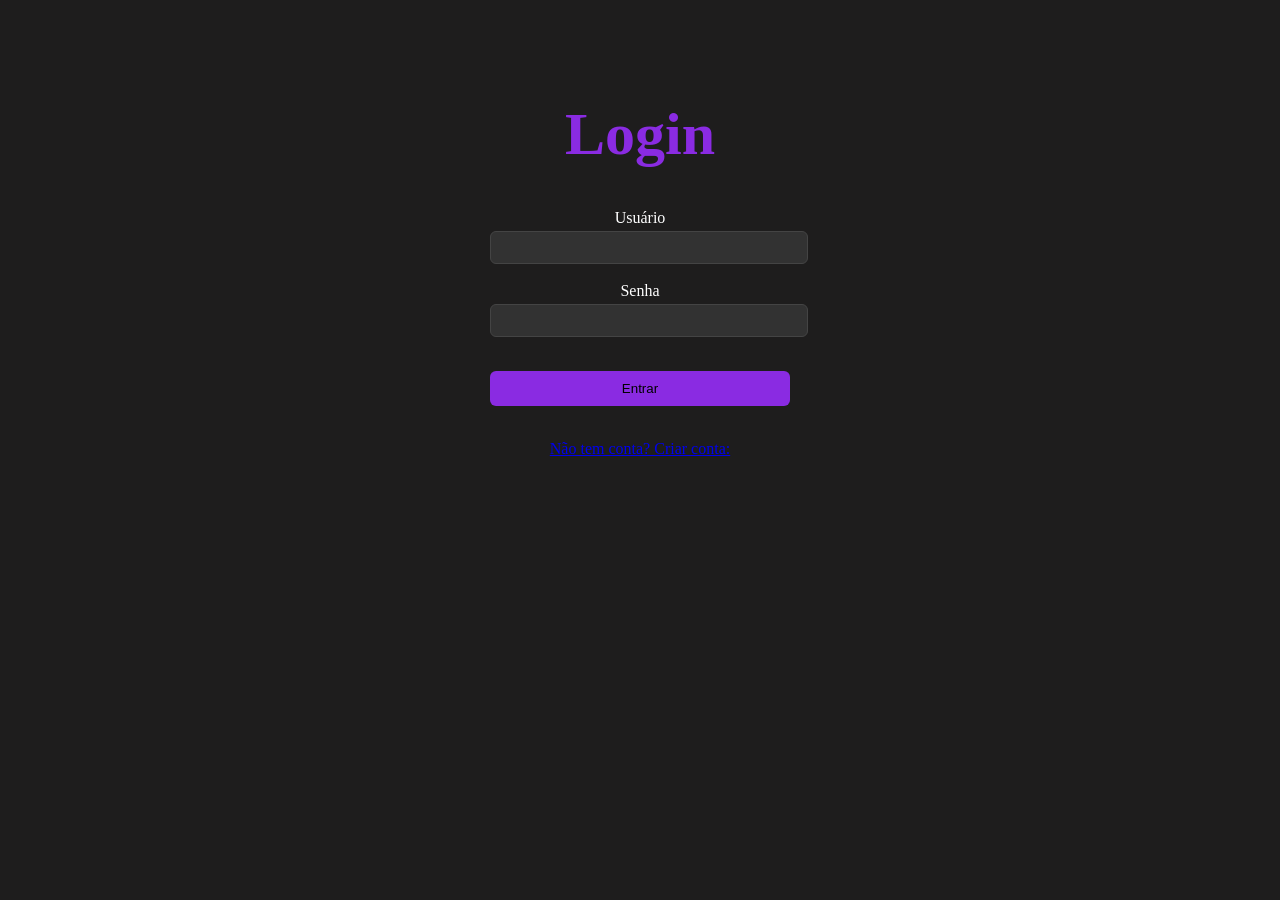
==== calendario-login/index.html @ 52fc726a "feat: proteção de rota, sessão e botão de sair" ====
<!DOCTYPE html>
<html lang="pt-BR">
<head>
    <meta charset="UTF-8">
    <meta name="viewport" content="width=device-width, initial-scale=1.0">
    <title>Krónos</title>
    <link rel="stylesheet" href="style.css">
</head>
<body>
    <header>
        <span>Krónos</span>
        <span id="nomeUsuario"></span>
        <button id="btnSair">Sair</button>
    </header>

    <div id="calendar"></div>

    <script src="app.js"></script>
</body>
</html>
---- calendario-login/style.css ----
body {
    background-color: rgb(30, 29, 29);
}

main {
    text-align: center;
    max-width: 300px;
    margin: 100px auto;
}

h1 {
    font-size: 60px;
    color: blueviolet;
}
label {
    color: white;
    text-align: center;
}

input {
    width: 100%;
    padding: 8px;
    margin-top: 4px;
    border: 1px solid #444;
    border-radius: 6px;
    background-color: rgb(50, 50, 50);
    color: white;
}

button {
    width: 100%;
    padding: 10px;
    margin-top: 16px;
    border: none;
    border-radius: 6px;
    background-color: blueviolet;
    color: black;
    cursor: pointer;
}

a {
    margin-top: 16px;
    display: block;
}
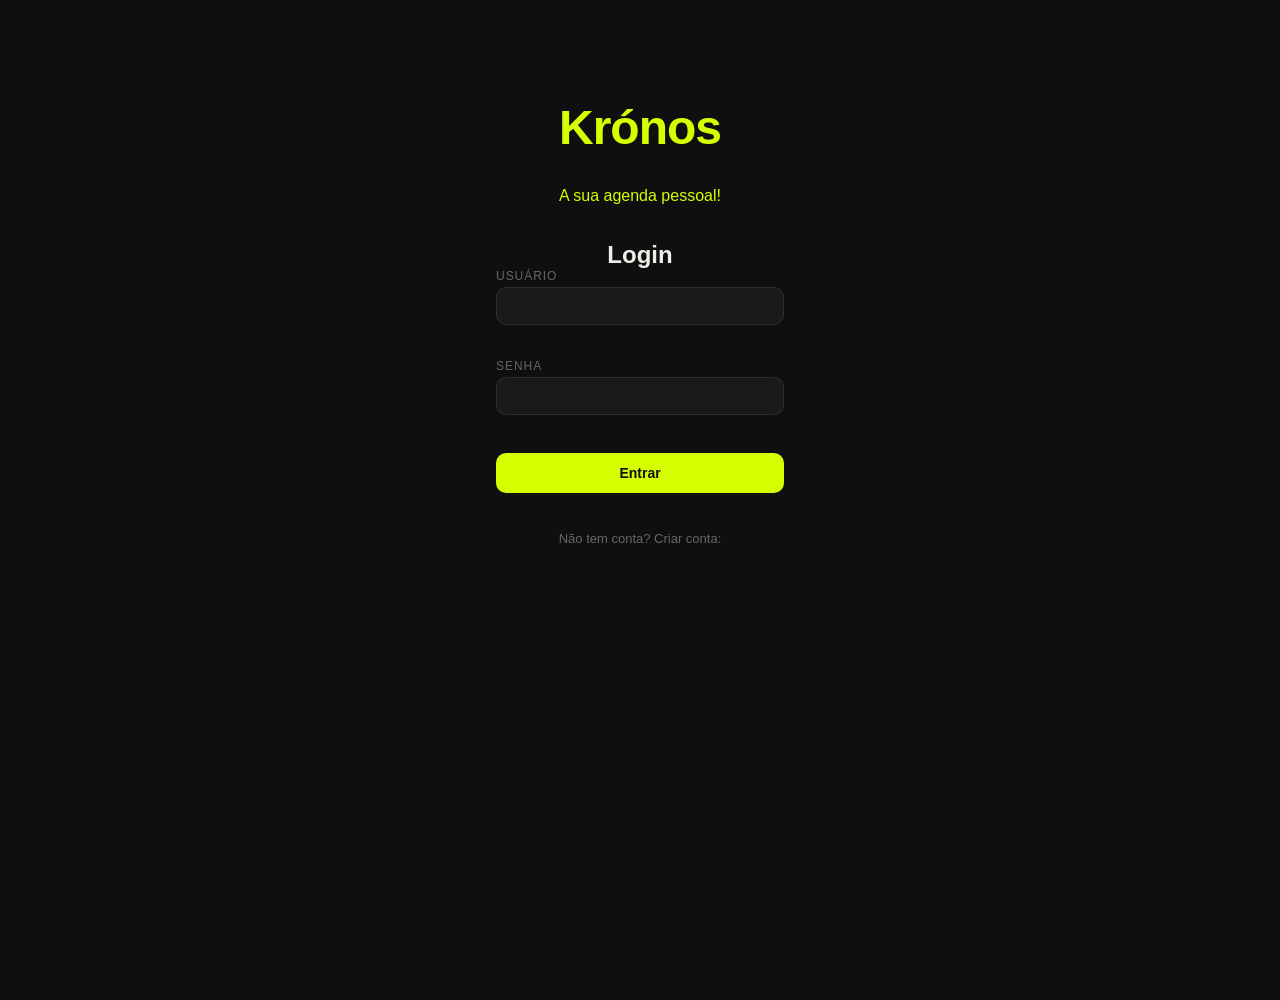
==== commit dd842c83: "feat: modal de tarefas completo e projeto finalizado" ====
--- a/calendario-login/index.html
+++ b/calendario-login/index.html
@@ -8,12 +8,45 @@
 </head>
 <body>
     <header>
-        <span>Krónos</span>
-        <span id="nomeUsuario"></span>
-        <button id="btnSair">Sair</button>
+        <span class="header-logo">Krón<span>os</span></span>
+        <div class="header-right">
+            <span id="nomeUsuario"></span>
+            <button id="btnSair">Sair</button>
+        </div>
     </header>
 
+    <div class="nav-mes">
+        <h2 id="monthTitle"></h2>
+        <div class="nav-btns">
+            <button class="nav-btn" onclick="mudarMes(-1)">‹</button>
+            <button class="nav-btn" onclick="mudarMes(1)">›</button>
+        </div>
+    </div>
+
+    <div class="weekdays">
+        <div class="weekday">Dom</div>
+        <div class="weekday">Seg</div>
+        <div class="weekday">Ter</div>
+        <div class="weekday">Qua</div>
+        <div class="weekday">Qui</div>
+        <div class="weekday">Sex</div>
+        <div class="weekday">Sáb</div>
+    </div>
+
     <div id="calendar"></div>
+
+    <div class="overlay" id="overlay" onclick="fecharModal(event)">
+        <div class="modal">
+            <p class="modal-date" id="modalDate"></p>
+            <h2 class="modal-title">Tarefas de hoje</h2>
+            <div class="input-row">
+                <input type="text" id="taskInput" placeholder="Nova tarefa..." maxlength="60"/>
+                <button class="btn-modal-add" onclick="adicionarTarefaDia()">+ Add</button>
+            </div>
+            <div class="modal-tasks" id="modalTasks"></div>
+            <button class="modal-close" onclick="fecharModal()">Fechar</button>
+        </div>
+    </div>
 
     <script src="app.js"></script>
 </body>
--- a/calendario-login/style.css
+++ b/calendario-login/style.css
@@ -1,44 +1,481 @@
+/* =============================================
+   KRÓNOS — style.css
+   ============================================= */
+
+/* --- RESET E VARIÁVEIS --- */
+*, *::before, *::after {
+  box-sizing: border-box;
+  margin: 0;
+  padding: 0;
+}
+
+:root {
+  --bg:          #0F0F0F;
+  --surface:     #1A1A1A;
+  --surface2:    #232323;
+  --border:      #2E2E2E;
+  --text:        #F0EDE8;
+  --muted:       #666;
+  --accent:      #D4FF00;
+  --accent-dim:  #A8CC00;
+  --accent-bg:   #1C2200;
+  --danger:      #FF4444;
+  --radius:      10px;
+}
+
 body {
-    background-color: rgb(30, 29, 29);
-}
+  background: var(--bg);
+  color: var(--text);
+  font-family: 'Syne', sans-serif;
+  min-height: 100vh;
+}
+
+/* =============================================
+   LOGIN E CADASTRO
+   ============================================= */
 
 main {
-    text-align: center;
-    max-width: 300px;
-    margin: 100px auto;
-}
-
-h1 {
-    font-size: 60px;
-    color: blueviolet;
-}
+  text-align: center;
+  max-width: 320px;
+  margin: 100px auto;
+  padding: 0 16px;
+}
+
+main h1 {
+  font-size: 48px;
+  color: var(--accent);
+  margin-bottom: 32px;
+  letter-spacing: -1px;
+}
+
 label {
-    color: white;
-    text-align: center;
+  display: block;
+  text-align: left;
+  font-size: 12px;
+  font-weight: 500;
+  color: var(--muted);
+  text-transform: uppercase;
+  letter-spacing: 0.08em;
+  margin-bottom: 4px;
 }
 
 input {
-    width: 100%;
-    padding: 8px;
-    margin-top: 4px;
-    border: 1px solid #444;
-    border-radius: 6px;
-    background-color: rgb(50, 50, 50);
-    color: white;
+  width: 100%;
+  padding: 10px 14px;
+  margin-bottom: 16px;
+  border: 1px solid var(--border);
+  border-radius: var(--radius);
+  background: var(--surface);
+  color: var(--text);
+  font-family: 'Syne', sans-serif;
+  font-size: 14px;
+  outline: none;
+  transition: border-color .15s;
+}
+
+input:focus {
+  border-color: var(--accent);
+}
+
+input::placeholder {
+  color: var(--muted);
 }
 
 button {
-    width: 100%;
-    padding: 10px;
-    margin-top: 16px;
-    border: none;
-    border-radius: 6px;
-    background-color: blueviolet;
-    color: black;
-    cursor: pointer;
+  width: 100%;
+  padding: 12px;
+  border: none;
+  border-radius: var(--radius);
+  background: var(--accent);
+  color: #0F0F0F;
+  font-family: 'Syne', sans-serif;
+  font-size: 14px;
+  font-weight: 700;
+  cursor: pointer;
+  transition: background .15s;
+  margin-top: 4px;
+}
+
+button:hover {
+  background: var(--accent-dim);
 }
 
 a {
-    margin-top: 16px;
-    display: block;
+  display: block;
+  margin-top: 20px;
+  font-size: 13px;
+  color: var(--muted);
+  text-decoration: none;
+  transition: color .15s;
+}
+
+a:hover {
+  color: var(--accent);
+}
+
+/* =============================================
+   CALENDÁRIO — HEADER
+   ============================================= */
+
+header {
+  display: flex;
+  align-items: center;
+  justify-content: space-between;
+  padding: 20px 32px;
+  border-bottom: 1px solid var(--border);
+  max-width: 100%;
+}
+
+.header-logo {
+  font-size: 22px;
+  font-weight: 700;
+  letter-spacing: -0.5px;
+  color: var(--text);
+}
+
+.header-logo span {
+  color: var(--accent);
+}
+
+.header-right {
+  display: flex;
+  align-items: center;
+  gap: 16px;
+}
+
+#nomeUsuario {
+  font-size: 13px;
+  color: var(--muted);
+}
+
+#btnSair {
+  width: auto;
+  padding: 8px 18px;
+  font-size: 12px;
+  background: transparent;
+  border: 1px solid var(--border);
+  border-radius: 99px;
+  color: var(--muted);
+  font-weight: 500;
+  letter-spacing: 0.05em;
+  text-transform: uppercase;
+  margin-top: 0;
+}
+
+#btnSair:hover {
+  border-color: var(--danger);
+  color: var(--danger);
+  background: transparent;
+}
+
+/* =============================================
+   CALENDÁRIO — NAVEGAÇÃO DE MÊS
+   ============================================= */
+
+.nav-mes {
+  max-width: 900px;
+  margin: 28px auto 8px;
+  padding: 0 16px;
+  display: flex;
+  align-items: center;
+  justify-content: space-between;
+}
+
+.nav-mes h2 {
+  font-size: 22px;
+  font-weight: 700;
+  letter-spacing: -0.5px;
+}
+
+.nav-mes h2 span {
+  color: var(--accent);
+}
+
+.nav-btns {
+  display: flex;
+  gap: 8px;
+}
+
+.nav-btn {
+  width: 34px;
+  height: 34px;
+  border-radius: 50%;
+  border: 1px solid var(--border);
+  background: var(--surface);
+  color: var(--text);
+  font-size: 16px;
+  cursor: pointer;
+  display: flex;
+  align-items: center;
+  justify-content: center;
+  margin-top: 0;
+  padding: 0;
+  width: 34px;
+}
+
+.nav-btn:hover {
+  border-color: var(--accent);
+  background: var(--surface2);
+}
+
+/* =============================================
+   CALENDÁRIO — DIAS DA SEMANA
+   ============================================= */
+
+.weekdays {
+  max-width: 900px;
+  margin: 0 auto 4px;
+  padding: 0 16px;
+  display: grid;
+  grid-template-columns: repeat(7, 1fr);
+  gap: 4px;
+}
+
+.weekday {
+  text-align: center;
+  font-size: 11px;
+  font-weight: 500;
+  color: var(--muted);
+  letter-spacing: 0.1em;
+  text-transform: uppercase;
+  padding: 8px 0;
+}
+
+/* =============================================
+   CALENDÁRIO — GRADE
+   ============================================= */
+
+#calendar {
+  max-width: 900px;
+  margin: 0 auto;
+  padding: 0 16px 40px;
+  display: grid;
+  grid-template-columns: repeat(7, 1fr);
+  gap: 4px;
+}
+
+.day {
+  background: var(--surface);
+  border: 1px solid var(--border);
+  border-radius: var(--radius);
+  padding: 10px;
+  min-height: 90px;
+  cursor: pointer;
+  transition: border-color .15s, background .15s;
+  position: relative;
+  overflow: hidden;
+}
+
+.day:hover          { border-color: #444; background: var(--surface2); }
+.day.today          { border-color: var(--accent); }
+.day.other-month    { opacity: 0.3; }
+.day.other-month:hover { opacity: 0.5; }
+
+.day-number {
+  font-size: 13px;
+  font-weight: 500;
+  color: var(--muted);
+  margin-bottom: 6px;
+}
+
+.day.today .day-number { color: var(--accent); }
+
+.day-tasks {
+  display: flex;
+  flex-direction: column;
+  gap: 3px;
+}
+
+.task-pill {
+  font-size: 10px;
+  padding: 2px 6px;
+  border-radius: 4px;
+  background: var(--accent-bg);
+  color: var(--accent-dim);
+  white-space: nowrap;
+  overflow: hidden;
+  text-overflow: ellipsis;
+}
+
+.task-pill.done {
+  background: #1a1a1a;
+  color: var(--muted);
+  text-decoration: line-through;
+}
+
+.more-tasks {
+  font-size: 10px;
+  color: var(--muted);
+  padding: 2px 6px;
+}
+
+.add-hint {
+  position: absolute;
+  bottom: 8px;
+  right: 8px;
+  font-size: 16px;
+  color: var(--border);
+  transition: color .15s;
+  line-height: 1;
+}
+
+.day:hover .add-hint { color: var(--accent); }
+
+/* =============================================
+   MODAL
+   ============================================= */
+
+.overlay {
+  position: fixed;
+  inset: 0;
+  background: rgba(0, 0, 0, 0.7);
+  backdrop-filter: blur(4px);
+  display: flex;
+  align-items: center;
+  justify-content: center;
+  z-index: 100;
+  padding: 20px;
+  opacity: 0;
+  pointer-events: none;
+  transition: opacity .2s;
+}
+
+.overlay.open {
+  opacity: 1;
+  pointer-events: all;
+}
+
+.modal {
+  background: var(--surface);
+  border: 1px solid var(--border);
+  border-radius: 16px;
+  width: 100%;
+  max-width: 400px;
+  padding: 28px;
+  transform: translateY(12px);
+  transition: transform .2s;
+}
+
+.overlay.open .modal { transform: translateY(0); }
+
+.modal-date {
+  font-size: 12px;
+  color: var(--accent);
+  font-weight: 500;
+  letter-spacing: 0.1em;
+  text-transform: uppercase;
+  margin-bottom: 6px;
+}
+
+.modal-title {
+  font-size: 22px;
+  font-weight: 700;
+  margin-bottom: 20px;
+  letter-spacing: -0.3px;
+}
+
+.input-row {
+  display: flex;
+  gap: 8px;
+  margin-bottom: 20px;
+}
+
+.input-row input {
+  margin-bottom: 0;
+}
+
+.btn-modal-add {
+  width: auto;
+  padding: 10px 16px;
+  border-radius: 8px;
+  margin-top: 0;
+  white-space: nowrap;
+  font-size: 13px;
+}
+
+.modal-tasks {
+  display: flex;
+  flex-direction: column;
+  gap: 8px;
+  max-height: 280px;
+  overflow-y: auto;
+}
+
+.modal-task {
+  display: flex;
+  align-items: center;
+  gap: 10px;
+  padding: 10px 12px;
+  background: var(--surface2);
+  border-radius: 8px;
+  border: 1px solid var(--border);
+}
+
+.modal-task.done { opacity: 0.5; }
+
+.check-btn {
+  width: 20px;
+  height: 20px;
+  min-width: 20px;
+  border-radius: 50%;
+  border: 1.5px solid var(--border);
+  background: transparent;
+  cursor: pointer;
+  display: flex;
+  align-items: center;
+  justify-content: center;
+  font-size: 11px;
+  color: transparent;
+  margin-top: 0;
+  padding: 0;
+}
+
+.check-btn:hover { border-color: var(--accent); color: var(--accent); background: transparent; }
+.modal-task.done .check-btn { border-color: var(--accent); background: var(--accent); color: #0F0F0F; }
+
+.modal-task-text {
+  flex: 1;
+  font-size: 14px;
+  line-height: 1.4;
+  color: var(--text);
+}
+
+.modal-task.done .modal-task-text { text-decoration: line-through; color: var(--muted); }
+
+.del-btn {
+  background: transparent;
+  border: none;
+  color: var(--muted);
+  cursor: pointer;
+  font-size: 16px;
+  padding: 2px 4px;
+  border-radius: 4px;
+  opacity: 0;
+  width: auto;
+  margin-top: 0;
+}
+
+.modal-task:hover .del-btn { opacity: 1; }
+.del-btn:hover { background: #2a1010; color: var(--danger); }
+
+.empty-modal {
+  text-align: center;
+  padding: 24px 0;
+  color: var(--muted);
+  font-size: 13px;
+}
+
+.modal-close {
+  width: 100%;
+  margin-top: 16px;
+  background: transparent;
+  border: 1px solid var(--border);
+  color: var(--muted);
+  font-size: 13px;
+}
+
+.modal-close:hover { border-color: #555; color: var(--text); background: transparent; }
+
+p {
+  color: #D4FF00;
 }
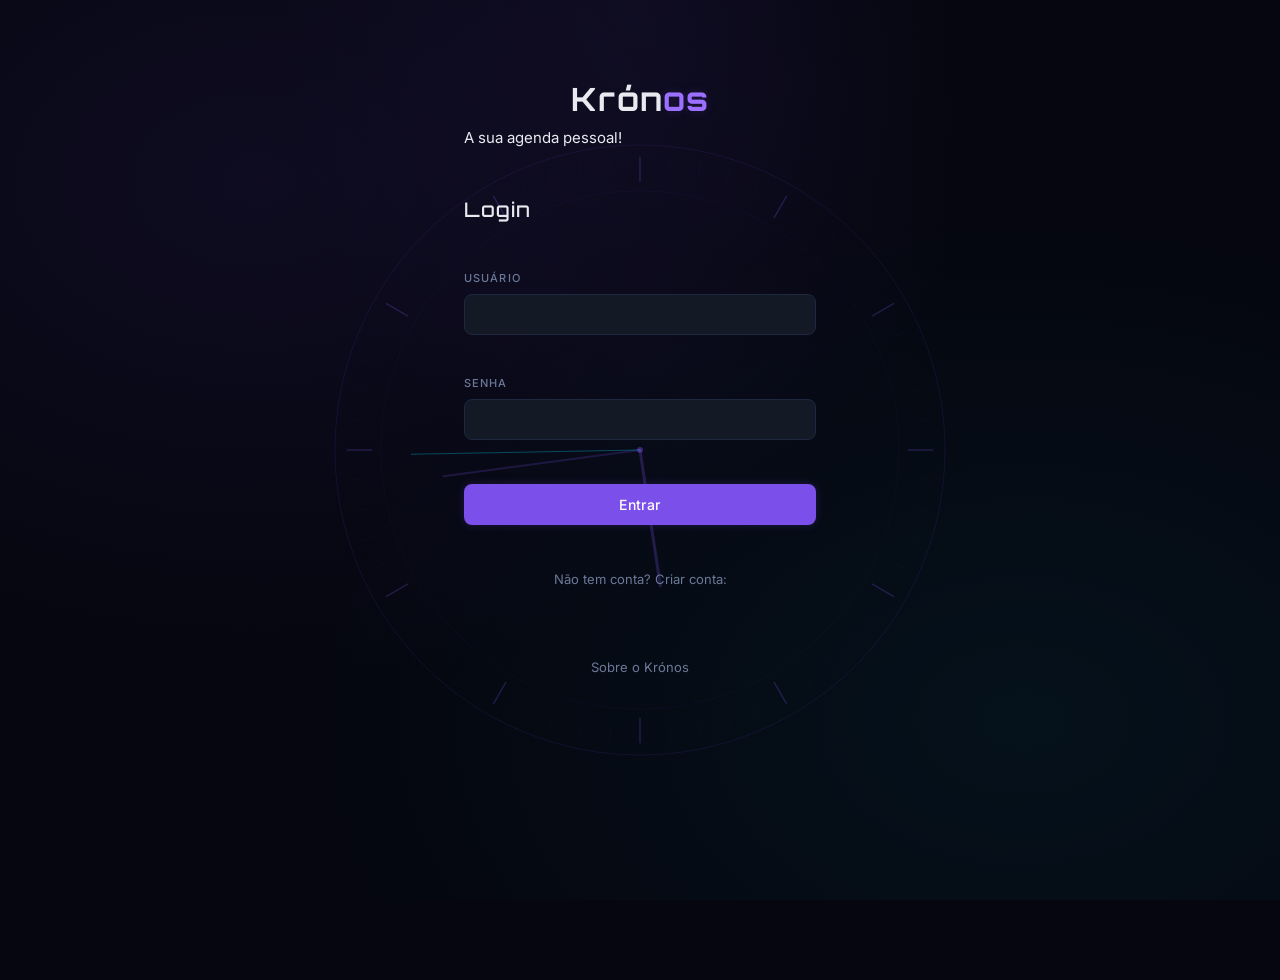
==== commit 42b2609b: "feat: projeto Krónos completo com login, calendário, configurações e página sobre" ====
--- a/calendario-login/index.html
+++ b/calendario-login/index.html
@@ -12,6 +12,7 @@
         <div class="header-right">
             <span id="nomeUsuario"></span>
             <button id="btnSair">Sair</button>
+            <a href="config.html" class="link-config">Configurações</a>
         </div>
     </header>
 
--- a/calendario-login/style.css
+++ b/calendario-login/style.css
@@ -1,194 +1,383 @@
-/* =============================================
-   KRÓNOS — style.css
-   ============================================= */
-
-/* --- RESET E VARIÁVEIS --- */
+/*    KRÓNOS — Sistema de Estilos */
+
+@import url('https://fonts.googleapis.com/css2?family=Orbitron:wght@400;500;700;900&family=Inter:wght@300;400;500&display=swap');
+
+/* --- VARIÁVEIS --- */
+:root {
+  /* Cores base */
+  --bg:           #05060F;
+  --bg-deep:      #020308;
+  --surface:      #0D1117;
+  --surface2:     #131A26;
+  --surface3:     #1A2338;
+
+  /* Roxo principal */
+  --purple:       #7B4FE9;
+  --purple-light: #9B6FFF;
+  --purple-dim:   #3D2870;
+  --purple-bg:    #1A0F3A;
+
+  /* Ciano acento */
+  --cyan:         #00E5FF;
+  --cyan-dim:     #00A8BF;
+  --cyan-bg:      #00151A;
+
+  /* Texto */
+  --text:         #E8EAF0;
+  --text-muted:   #6B7A99;
+  --text-faint:   #3A4460;
+
+  /* Bordas */
+  --border:       #1E2840;
+  --border-glow:  rgba(123, 79, 233, 0.4);
+
+  /* Danger */
+  --danger:       #FF4466;
+  --danger-bg:    #1A0010;
+
+  /* Sucesso */
+  --success:      #00E5A0;
+
+  /* Efeitos */
+  --glow-purple:  0 0 20px rgba(123, 79, 233, 0.3);
+  --glow-cyan:    0 0 20px rgba(0, 229, 255, 0.3);
+  --glow-sm:      0 0 10px rgba(123, 79, 233, 0.2);
+  --shadow:       0 4px 24px rgba(0, 0, 0, 0.4);
+  --shadow-lg:    0 8px 48px rgba(0, 0, 0, 0.6);
+
+  /* Layout */
+  --radius:       12px;
+  --radius-sm:    8px;
+  --radius-lg:    16px;
+
+  /* Transições */
+  --transition:   all 0.2s ease;
+  --transition-slow: all 0.35s ease;
+}
+
+/* --- RESET --- */
 *, *::before, *::after {
   box-sizing: border-box;
   margin: 0;
   padding: 0;
 }
 
-:root {
-  --bg:          #0F0F0F;
-  --surface:     #1A1A1A;
-  --surface2:    #232323;
-  --border:      #2E2E2E;
-  --text:        #F0EDE8;
-  --muted:       #666;
-  --accent:      #D4FF00;
-  --accent-dim:  #A8CC00;
-  --accent-bg:   #1C2200;
-  --danger:      #FF4444;
-  --radius:      10px;
-}
+/* --- BASE --- */
+html { scroll-behavior: smooth; }
 
 body {
-  background: var(--bg);
+  background-color: var(--bg);
+  background-image:
+    radial-gradient(ellipse at 20% 20%, rgba(123, 79, 233, 0.08) 0%, transparent 50%),
+    radial-gradient(ellipse at 80% 80%, rgba(0, 229, 255, 0.05) 0%, transparent 50%),
+    radial-gradient(ellipse at 50% 0%, rgba(123, 79, 233, 0.06) 0%, transparent 40%);
+  background-attachment: fixed;
   color: var(--text);
-  font-family: 'Syne', sans-serif;
+  font-family: 'Inter', sans-serif;
+  font-size: 15px;
+  line-height: 1.6;
   min-height: 100vh;
 }
 
-/* =============================================
-   LOGIN E CADASTRO
-   ============================================= */
-
+/* --- TIPOGRAFIA --- */
+h1, h2, h3 {
+  font-family: 'Orbitron', sans-serif;
+  letter-spacing: 0.05em;
+  line-height: 1.2;
+}
+
+h1 { font-size: 36px; font-weight: 700; }
+h2 { font-size: 20px; font-weight: 500; }
+h3 { font-size: 16px; font-weight: 500; }
+
+/* HEADER */
+header {
+  display: flex;
+  align-items: center;
+  justify-content: space-between;
+  padding: 16px 32px;
+  background: rgba(5, 6, 15, 0.8);
+  backdrop-filter: blur(20px);
+  -webkit-backdrop-filter: blur(20px);
+  border-bottom: 1px solid var(--border);
+  position: sticky;
+  top: 0;
+  z-index: 50;
+}
+
+.header-logo {
+  font-family: 'Orbitron', sans-serif;
+  font-size: 22px;
+  font-weight: 900;
+  color: var(--text);
+  letter-spacing: 0.1em;
+  text-transform: uppercase;
+}
+
+.header-logo span {
+  color: var(--purple-light);
+  text-shadow: var(--glow-sm);
+}
+
+.header-right {
+  display: flex;
+  align-items: center;
+  gap: 16px;
+}
+
+#nomeUsuario {
+  font-size: 13px;
+  color: var(--text-muted);
+  font-weight: 300;
+}
+
+/* BOTÕES */
+button {
+  font-family: 'Inter', sans-serif;
+  cursor: pointer;
+  transition: var(--transition);
+  border-radius: var(--radius-sm);
+}
+
+/* Botão primário (padrão) */
+button:not([class]) ,
+button.btn-primary {
+  width: 100%;
+  padding: 12px;
+  background: var(--purple);
+  color: #fff;
+  border: none;
+  font-size: 14px;
+  font-weight: 500;
+  letter-spacing: 0.03em;
+  margin-top: 4px;
+  box-shadow: var(--glow-sm);
+}
+
+button:not([class]):hover,
+button.btn-primary:hover {
+  background: var(--purple-light);
+  box-shadow: var(--glow-purple);
+  transform: translateY(-1px);
+}
+
+button:not([class]):active,
+button.btn-primary:active {
+  transform: translateY(0);
+}
+
+/* Botão Sair */
+#btnSair {
+  width: auto;
+  padding: 8px 18px;
+  font-size: 11px;
+  background: transparent;
+  border: 1px solid var(--border);
+  color: var(--text-muted);
+  font-weight: 500;
+  letter-spacing: 0.08em;
+  text-transform: uppercase;
+  border-radius: 99px;
+  margin-top: 0;
+  box-shadow: none;
+}
+
+#btnSair:hover {
+  border-color: var(--danger);
+  color: var(--danger);
+  background: var(--danger-bg);
+  box-shadow: 0 0 12px rgba(255, 68, 102, 0.2);
+  transform: none;
+}
+
+/* Botão voltar / outline */
+.btn-voltar,
+.btn-outline {
+  display: inline-flex;
+  align-items: center;
+  gap: 6px;
+  padding: 8px 18px;
+  border: 1px solid var(--border);
+  border-radius: 99px;
+  color: var(--text-muted);
+  font-size: 11px;
+  font-weight: 500;
+  text-transform: uppercase;
+  letter-spacing: 0.08em;
+  text-decoration: none;
+  transition: var(--transition);
+  background: transparent;
+}
+
+.btn-voltar:hover,
+.btn-outline:hover {
+  border-color: var(--cyan);
+  color: var(--cyan);
+  box-shadow: 0 0 12px rgba(0, 229, 255, 0.15);
+}
+
+/* Botão do modal */
+.btn-modal-add {
+  width: auto !important;
+  padding: 10px 18px !important;
+  margin-top: 0 !important;
+  white-space: nowrap;
+  font-size: 13px;
+  border-radius: var(--radius-sm) !important;
+}
+
+/* Botão fechar modal */
+.modal-close {
+  width: 100%;
+  margin-top: 16px;
+  padding: 10px;
+  background: transparent !important;
+  border: 1px solid var(--border) !important;
+  color: var(--text-muted) !important;
+  font-size: 13px;
+  box-shadow: none !important;
+  transform: none !important;
+}
+
+.modal-close:hover {
+  border-color: var(--text-faint) !important;
+  color: var(--text) !important;
+  box-shadow: none !important;
+  transform: none !important;
+}
+
+/* INPUTS E FORMULÁRIOS */
 main {
+  max-width: 400px;
+  margin: 80px auto;
+  padding: 0 24px;
+}
+
+main h1 {
+  font-size: 32px;
+  color: var(--text);
+  margin-bottom: 8px;
   text-align: center;
-  max-width: 320px;
-  margin: 100px auto;
-  padding: 0 16px;
-}
-
-main h1 {
-  font-size: 48px;
-  color: var(--accent);
+}
+
+main h1 .accent {
+  color: var(--purple-light);
+  text-shadow: var(--glow-sm);
+}
+
+.form-subtitle {
+  text-align: center;
+  color: var(--text-muted);
+  font-size: 13px;
   margin-bottom: 32px;
-  letter-spacing: -1px;
 }
 
 label {
   display: block;
-  text-align: left;
-  font-size: 12px;
-  font-weight: 500;
-  color: var(--muted);
+  font-size: 11px;
+  font-weight: 500;
+  color: var(--text-muted);
   text-transform: uppercase;
-  letter-spacing: 0.08em;
-  margin-bottom: 4px;
+  letter-spacing: 0.1em;
+  margin-bottom: 6px;
 }
 
 input {
   width: 100%;
-  padding: 10px 14px;
+  padding: 11px 16px;
   margin-bottom: 16px;
+  background: var(--surface2);
   border: 1px solid var(--border);
-  border-radius: var(--radius);
-  background: var(--surface);
+  border-radius: var(--radius-sm);
   color: var(--text);
-  font-family: 'Syne', sans-serif;
+  font-family: 'Inter', sans-serif;
   font-size: 14px;
   outline: none;
-  transition: border-color .15s;
+  transition: var(--transition);
 }
 
 input:focus {
-  border-color: var(--accent);
+  border-color: var(--purple);
+  box-shadow: 0 0 0 3px rgba(123, 79, 233, 0.15), var(--glow-sm);
+  background: var(--surface3);
 }
 
 input::placeholder {
-  color: var(--muted);
-}
-
-button {
-  width: 100%;
-  padding: 12px;
-  border: none;
-  border-radius: var(--radius);
-  background: var(--accent);
-  color: #0F0F0F;
-  font-family: 'Syne', sans-serif;
-  font-size: 14px;
-  font-weight: 700;
-  cursor: pointer;
-  transition: background .15s;
-  margin-top: 4px;
-}
-
-button:hover {
-  background: var(--accent-dim);
-}
-
+  color: var(--text-faint);
+}
+
+/* Link de navegação entre páginas */
 a {
   display: block;
   margin-top: 20px;
   font-size: 13px;
-  color: var(--muted);
+  color: var(--text-muted);
   text-decoration: none;
-  transition: color .15s;
+  text-align: center;
+  transition: var(--transition);
 }
 
 a:hover {
-  color: var(--accent);
-}
-
-/* =============================================
-   CALENDÁRIO — HEADER
-   ============================================= */
-
-header {
+  color: var(--cyan);
+}
+
+/* CONFIGURAÇÕES — seções */
+.config-section {
+  background: var(--surface);
+  border: 1px solid var(--border);
+  border-radius: var(--radius-lg);
+  padding: 28px;
+  margin-bottom: 20px;
+  box-shadow: var(--shadow);
+}
+
+.config-section h2 {
+  font-size: 16px;
+  color: var(--text);
+  margin-bottom: 20px;
+  padding-bottom: 12px;
+  border-bottom: 1px solid var(--border);
+}
+
+.config-section p {
+  font-size: 13px;
+  color: var(--text-muted);
+  margin-bottom: 16px;
+}
+
+/* Botão apagar conta */
+#apagarConta button {
+  background: transparent;
+  border: 1px solid var(--danger);
+  color: var(--danger);
+  box-shadow: none;
+}
+
+#apagarConta button:hover {
+  background: var(--danger);
+  color: #fff;
+  box-shadow: 0 0 16px rgba(255, 68, 102, 0.3);
+}
+
+/* NAVEGAÇÃO DO CALENDÁRIO */
+.nav-mes {
+  max-width: 940px;
+  margin: 28px auto 8px;
+  padding: 0 20px;
   display: flex;
   align-items: center;
   justify-content: space-between;
-  padding: 20px 32px;
-  border-bottom: 1px solid var(--border);
-  max-width: 100%;
-}
-
-.header-logo {
-  font-size: 22px;
+}
+
+.nav-mes h2 {
+  font-size: 20px;
   font-weight: 700;
-  letter-spacing: -0.5px;
   color: var(--text);
 }
 
-.header-logo span {
-  color: var(--accent);
-}
-
-.header-right {
-  display: flex;
-  align-items: center;
-  gap: 16px;
-}
-
-#nomeUsuario {
-  font-size: 13px;
-  color: var(--muted);
-}
-
-#btnSair {
-  width: auto;
-  padding: 8px 18px;
-  font-size: 12px;
-  background: transparent;
-  border: 1px solid var(--border);
-  border-radius: 99px;
-  color: var(--muted);
-  font-weight: 500;
-  letter-spacing: 0.05em;
-  text-transform: uppercase;
-  margin-top: 0;
-}
-
-#btnSair:hover {
-  border-color: var(--danger);
-  color: var(--danger);
-  background: transparent;
-}
-
-/* =============================================
-   CALENDÁRIO — NAVEGAÇÃO DE MÊS
-   ============================================= */
-
-.nav-mes {
-  max-width: 900px;
-  margin: 28px auto 8px;
-  padding: 0 16px;
-  display: flex;
-  align-items: center;
-  justify-content: space-between;
-}
-
-.nav-mes h2 {
-  font-size: 22px;
-  font-weight: 700;
-  letter-spacing: -0.5px;
-}
-
 .nav-mes h2 span {
-  color: var(--accent);
+  color: var(--purple-light);
+  text-shadow: var(--glow-sm);
 }
 
 .nav-btns {
@@ -197,35 +386,36 @@
 }
 
 .nav-btn {
-  width: 34px;
-  height: 34px;
+  width: 36px;
+  height: 36px;
   border-radius: 50%;
   border: 1px solid var(--border);
   background: var(--surface);
-  color: var(--text);
-  font-size: 16px;
+  color: var(--text-muted);
+  font-size: 18px;
   cursor: pointer;
   display: flex;
   align-items: center;
   justify-content: center;
+  transition: var(--transition);
   margin-top: 0;
   padding: 0;
-  width: 34px;
+  width: 36px;
+  box-shadow: none;
 }
 
 .nav-btn:hover {
-  border-color: var(--accent);
-  background: var(--surface2);
-}
-
-/* =============================================
-   CALENDÁRIO — DIAS DA SEMANA
-   ============================================= */
-
+  border-color: var(--purple);
+  color: var(--purple-light);
+  box-shadow: var(--glow-sm);
+  transform: none;
+}
+
+/* DIAS DA SEMANA */
 .weekdays {
-  max-width: 900px;
-  margin: 0 auto 4px;
-  padding: 0 16px;
+  max-width: 940px;
+  margin: 0 auto 6px;
+  padding: 0 20px;
   display: grid;
   grid-template-columns: repeat(7, 1fr);
   gap: 4px;
@@ -233,53 +423,81 @@
 
 .weekday {
   text-align: center;
-  font-size: 11px;
-  font-weight: 500;
-  color: var(--muted);
-  letter-spacing: 0.1em;
+  font-size: 10px;
+  font-weight: 500;
+  color: var(--text-faint);
+  letter-spacing: 0.12em;
   text-transform: uppercase;
   padding: 8px 0;
-}
-
-/* =============================================
-   CALENDÁRIO — GRADE
-   ============================================= */
-
+  font-family: 'Orbitron', sans-serif;
+}
+
+/* GRADE DO CALENDÁRIO */
 #calendar {
-  max-width: 900px;
+  max-width: 940px;
   margin: 0 auto;
-  padding: 0 16px 40px;
+  padding: 0 20px 60px;
   display: grid;
   grid-template-columns: repeat(7, 1fr);
-  gap: 4px;
-}
-
+  gap: 5px;
+}
+
+/* CARDS DE DIAS */
 .day {
   background: var(--surface);
   border: 1px solid var(--border);
   border-radius: var(--radius);
   padding: 10px;
-  min-height: 90px;
+  min-height: 95px;
   cursor: pointer;
-  transition: border-color .15s, background .15s;
+  transition: var(--transition);
   position: relative;
   overflow: hidden;
 }
 
-.day:hover          { border-color: #444; background: var(--surface2); }
-.day.today          { border-color: var(--accent); }
-.day.other-month    { opacity: 0.3; }
-.day.other-month:hover { opacity: 0.5; }
+.day::before {
+  content: '';
+  position: absolute;
+  inset: 0;
+  background: radial-gradient(ellipse at top left, rgba(123, 79, 233, 0.06), transparent 70%);
+  opacity: 0;
+  transition: var(--transition);
+}
+
+.day:hover {
+  border-color: rgba(123, 79, 233, 0.4);
+  background: var(--surface2);
+  box-shadow: var(--glow-sm), inset 0 1px 0 rgba(123, 79, 233, 0.1);
+  transform: translateY(-1px);
+}
+
+.day:hover::before { opacity: 1; }
+
+.day.today {
+  border-color: var(--purple);
+  background: var(--purple-bg);
+  box-shadow: var(--glow-sm);
+}
+
+.day.other-month {
+  opacity: 0.25;
+  pointer-events: none;
+}
 
 .day-number {
-  font-size: 13px;
-  font-weight: 500;
-  color: var(--muted);
+  font-family: 'Orbitron', sans-serif;
+  font-size: 12px;
+  font-weight: 500;
+  color: var(--text-faint);
   margin-bottom: 6px;
 }
 
-.day.today .day-number { color: var(--accent); }
-
+.day.today .day-number {
+  color: var(--purple-light);
+  text-shadow: var(--glow-sm);
+}
+
+/* PILLS DE TAREFAS */
 .day-tasks {
   display: flex;
   flex-direction: column;
@@ -288,24 +506,27 @@
 
 .task-pill {
   font-size: 10px;
-  padding: 2px 6px;
+  padding: 3px 7px;
   border-radius: 4px;
-  background: var(--accent-bg);
-  color: var(--accent-dim);
+  background: rgba(123, 79, 233, 0.15);
+  color: var(--purple-light);
+  border: 1px solid rgba(123, 79, 233, 0.2);
   white-space: nowrap;
   overflow: hidden;
   text-overflow: ellipsis;
+  font-weight: 500;
 }
 
 .task-pill.done {
-  background: #1a1a1a;
-  color: var(--muted);
+  background: rgba(255, 255, 255, 0.03);
+  color: var(--text-faint);
+  border-color: var(--border);
   text-decoration: line-through;
 }
 
 .more-tasks {
   font-size: 10px;
-  color: var(--muted);
+  color: var(--text-faint);
   padding: 2px 6px;
 }
 
@@ -313,23 +534,24 @@
   position: absolute;
   bottom: 8px;
   right: 8px;
-  font-size: 16px;
-  color: var(--border);
-  transition: color .15s;
+  font-size: 14px;
+  color: var(--text-faint);
+  transition: var(--transition);
   line-height: 1;
 }
 
-.day:hover .add-hint { color: var(--accent); }
-
-/* =============================================
-   MODAL
-   ============================================= */
-
+.day:hover .add-hint {
+  color: var(--purple-light);
+  text-shadow: var(--glow-sm);
+}
+
+/* MODAL — OVERLAY */
 .overlay {
   position: fixed;
   inset: 0;
-  background: rgba(0, 0, 0, 0.7);
-  backdrop-filter: blur(4px);
+  background: rgba(2, 3, 8, 0.85);
+  backdrop-filter: blur(8px);
+  -webkit-backdrop-filter: blur(8px);
   display: flex;
   align-items: center;
   justify-content: center;
@@ -337,7 +559,7 @@
   padding: 20px;
   opacity: 0;
   pointer-events: none;
-  transition: opacity .2s;
+  transition: opacity 0.25s ease;
 }
 
 .overlay.open {
@@ -345,80 +567,98 @@
   pointer-events: all;
 }
 
+/* MODAL — CARD */
 .modal {
   background: var(--surface);
-  border: 1px solid var(--border);
-  border-radius: 16px;
+  border: 1px solid rgba(123, 79, 233, 0.3);
+  border-radius: var(--radius-lg);
   width: 100%;
-  max-width: 400px;
+  max-width: 420px;
   padding: 28px;
-  transform: translateY(12px);
-  transition: transform .2s;
-}
-
-.overlay.open .modal { transform: translateY(0); }
+  box-shadow: var(--shadow-lg), var(--glow-purple);
+  transform: translateY(16px) scale(0.98);
+  transition: transform 0.25s ease;
+  position: relative;
+  overflow: hidden;
+}
+
+.modal::before {
+  content: '';
+  position: absolute;
+  top: 0;
+  left: 0;
+  right: 0;
+  height: 1px;
+  background: linear-gradient(90deg, transparent, var(--purple), transparent);
+}
+
+.overlay.open .modal {
+  transform: translateY(0) scale(1);
+}
 
 .modal-date {
-  font-size: 12px;
-  color: var(--accent);
-  font-weight: 500;
-  letter-spacing: 0.1em;
+  font-family: 'Orbitron', sans-serif;
+  font-size: 10px;
+  color: var(--cyan);
+  font-weight: 500;
+  letter-spacing: 0.15em;
   text-transform: uppercase;
   margin-bottom: 6px;
 }
 
 .modal-title {
-  font-size: 22px;
-  font-weight: 700;
+  font-size: 18px;
+  color: var(--text);
   margin-bottom: 20px;
-  letter-spacing: -0.3px;
-}
-
+  font-weight: 500;
+}
+
+/* MODAL — INPUT ROW */
 .input-row {
   display: flex;
   gap: 8px;
-  margin-bottom: 20px;
+  margin-bottom: 16px;
 }
 
 .input-row input {
   margin-bottom: 0;
-}
-
-.btn-modal-add {
-  width: auto;
-  padding: 10px 16px;
-  border-radius: 8px;
-  margin-top: 0;
-  white-space: nowrap;
-  font-size: 13px;
-}
-
+  border-radius: var(--radius-sm);
+}
+
+/* MODAL — LISTA DE TAREFAS */
 .modal-tasks {
   display: flex;
   flex-direction: column;
   gap: 8px;
-  max-height: 280px;
+  max-height: 300px;
   overflow-y: auto;
+  scrollbar-width: thin;
+  scrollbar-color: var(--border) transparent;
 }
 
 .modal-task {
   display: flex;
   align-items: center;
   gap: 10px;
-  padding: 10px 12px;
+  padding: 10px 14px;
   background: var(--surface2);
-  border-radius: 8px;
+  border-radius: var(--radius-sm);
   border: 1px solid var(--border);
-}
-
-.modal-task.done { opacity: 0.5; }
+  transition: var(--transition);
+}
+
+.modal-task:hover {
+  border-color: rgba(123, 79, 233, 0.2);
+}
+
+.modal-task.done { opacity: 0.45; }
 
 .check-btn {
-  width: 20px;
-  height: 20px;
-  min-width: 20px;
+  width: 22px;
+  height: 22px;
+  min-width: 22px;
   border-radius: 50%;
-  border: 1.5px solid var(--border);
+  border: 1.5px solid var(--text-faint);
   background: transparent;
   cursor: pointer;
   display: flex;
@@ -426,12 +666,26 @@
   justify-content: center;
   font-size: 11px;
   color: transparent;
+  transition: var(--transition);
   margin-top: 0;
   padding: 0;
-}
-
-.check-btn:hover { border-color: var(--accent); color: var(--accent); background: transparent; }
-.modal-task.done .check-btn { border-color: var(--accent); background: var(--accent); color: #0F0F0F; }
+  width: 22px;
+  box-shadow: none;
+}
+
+.check-btn:hover {
+  border-color: var(--success);
+  color: var(--success);
+  background: rgba(0, 229, 160, 0.1);
+  transform: none;
+  box-shadow: none;
+}
+
+.modal-task.done .check-btn {
+  border-color: var(--success);
+  background: rgba(0, 229, 160, 0.15);
+  color: var(--success);
+}
 
 .modal-task-text {
   flex: 1;
@@ -440,42 +694,69 @@
   color: var(--text);
 }
 
-.modal-task.done .modal-task-text { text-decoration: line-through; color: var(--muted); }
+.modal-task.done .modal-task-text {
+  text-decoration: line-through;
+  color: var(--text-faint);
+}
 
 .del-btn {
   background: transparent;
   border: none;
-  color: var(--muted);
+  color: var(--text-faint);
   cursor: pointer;
-  font-size: 16px;
+  font-size: 18px;
   padding: 2px 4px;
   border-radius: 4px;
   opacity: 0;
   width: auto;
   margin-top: 0;
+  transition: var(--transition);
+  box-shadow: none;
 }
 
 .modal-task:hover .del-btn { opacity: 1; }
-.del-btn:hover { background: #2a1010; color: var(--danger); }
+
+.del-btn:hover {
+  background: rgba(255, 68, 102, 0.1);
+  color: var(--danger);
+  transform: none;
+  box-shadow: none;
+}
 
 .empty-modal {
   text-align: center;
-  padding: 24px 0;
-  color: var(--muted);
+  padding: 28px 0;
+  color: var(--text-faint);
   font-size: 13px;
 }
 
-.modal-close {
-  width: 100%;
-  margin-top: 16px;
-  background: transparent;
-  border: 1px solid var(--border);
-  color: var(--muted);
-  font-size: 13px;
-}
-
-.modal-close:hover { border-color: #555; color: var(--text); background: transparent; }
-
-p {
-  color: #D4FF00;
+/* LINK DE CONFIGURAÇÕES NO HEADER */
+.link-config {
+  font-size: 18px;
+  color: var(--text-faint);
+  text-decoration: none;
+  display: inline-flex;
+  align-items: center;
+  transition: var(--transition);
+  margin-top: 0;
+}
+
+.link-config:hover {
+  color: var(--cyan);
+  text-shadow: var(--glow-cyan);
+}
+
+/* RESPONSIVO */
+@media (max-width: 640px) {
+  header { padding: 14px 16px; }
+  .nav-mes, .weekdays, #calendar { padding-left: 10px; padding-right: 10px; }
+  .day { min-height: 70px; padding: 8px; }
+  .day-number { font-size: 11px; }
+  .task-pill { display: none; }
+  main { margin: 48px auto; }
+}
+
+main {
+    position: relative;
+    z-index: 1;
 }
